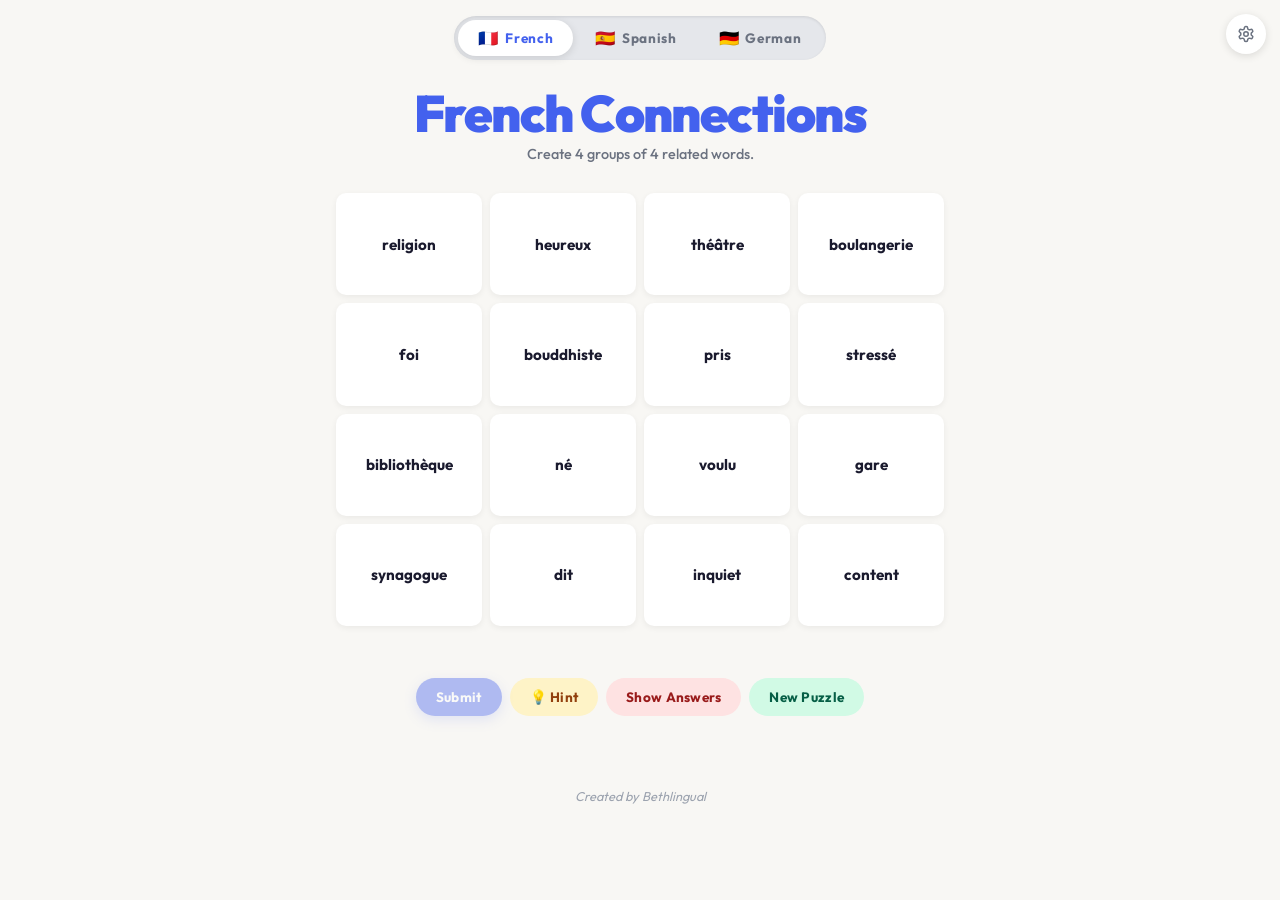
==== index.html @ 804bbf1d "Organised filestructure" ====
<!DOCTYPE html>
<html lang="en">
<head>
    <meta charset="UTF-8">
    <meta name="viewport" content="width=device-width, initial-scale=1.0">
    <title>Language Connections</title>
    <link rel="preconnect" href="https://fonts.googleapis.com">
    <link rel="preconnect" href="https://fonts.gstatic.com" crossorigin>
    <link href="https://fonts.googleapis.com/css2?family=Outfit:wght@400;600;700;900&family=Space+Grotesk:wght@400;500;700&display=swap" rel="stylesheet">
    <link rel="stylesheet" href="css/styles.css">
</head>
<body class="lang-fr">
    <!-- Settings button -->
    <button id="btn-settings" title="Settings">
        <svg xmlns="http://www.w3.org/2000/svg" width="18" height="18" viewBox="0 0 24 24" fill="none" stroke="currentColor" stroke-width="2" stroke-linecap="round" stroke-linejoin="round"><path d="M12.22 2h-.44a2 2 0 0 0-2 2v.18a2 2 0 0 1-1 1.73l-.43.25a2 2 0 0 1-2 0l-.15-.08a2 2 0 0 0-2.73.73l-.22.38a2 2 0 0 0 .73 2.73l.15.1a2 2 0 0 1 1 1.72v.51a2 2 0 0 1-1 1.74l-.15.09a2 2 0 0 0-.73 2.73l.22.38a2 2 0 0 0 2.73.73l.15-.08a2 2 0 0 1 2 0l.43.25a2 2 0 0 1 1 1.73V20a2 2 0 0 0 2 2h.44a2 2 0 0 0 2-2v-.18a2 2 0 0 1 1-1.73l.43-.25a2 2 0 0 1 2 0l.15.08a2 2 0 0 0 2.73-.73l.22-.39a2 2 0 0 0-.73-2.73l-.15-.08a2 2 0 0 1-1-1.74v-.5a2 2 0 0 1 1-1.74l.15-.09a2 2 0 0 0 .73-2.73l-.22-.38a2 2 0 0 0-2.73-.73l-.15.08a2 2 0 0 1-2 0l-.43-.25a2 2 0 0 1-1-1.73V4a2 2 0 0 0-2-2z"/><circle cx="12" cy="12" r="3"/></svg>
    </button>

    <!-- Settings modal -->
    <div id="modal-settings" class="modal-overlay hidden">
        <div class="modal-box">
            <div class="modal-header">
                <div class="modal-title" id="modal-title-text">Puzzle Settings</div>
                <button class="modal-close" id="btn-close-settings">
                    <svg xmlns="http://www.w3.org/2000/svg" width="20" height="20" fill="none" stroke="currentColor" stroke-width="2" stroke-linecap="round" stroke-linejoin="round" viewBox="0 0 24 24"><line x1="18" y1="6" x2="6" y2="18"/><line x1="6" y1="6" x2="18" y2="18"/></svg>
                </button>
            </div>
            <div class="modal-body">
                <p class="settings-hint" id="settings-hint-text">Select categories (minimum 4 required). The puzzle randomly picks 4 of your chosen categories each time.</p>
                <div id="settings-grouped-list"></div>
            </div>
            <div class="modal-footer">
                <div class="modal-meta-btns">
                    <button class="meta-btn" id="btn-select-all">Select all</button>
                    <span style="color:#e5e7eb">|</span>
                    <button class="meta-btn" id="btn-deselect-all">Deselect all</button>
                </div>
                <div id="settings-error" style="display:none; font-size:0.8rem; font-weight:700; color:#dc2626; background:#fee2e2; border:1.5px solid #fca5a5; border-radius:8px; padding:7px 12px; max-width:220px; text-align:center; line-height:1.3;">
                    Please select at least 4 categories before applying.
                </div>
                <button class="btn-apply" id="btn-save-settings">Apply & New Puzzle</button>
            </div>
        </div>
    </div>

    <!-- Main app -->
    <div class="top-bar">
        <div class="lang-bar">
            <div class="lang-toggle">
                <button class="lang-btn active" data-lang="fr"><span class="flag">🇫🇷</span> French</button>
                <button class="lang-btn" data-lang="es"><span class="flag">🇪🇸</span> Spanish</button>
                <button class="lang-btn" data-lang="de"><span class="flag">🇩🇪</span> German</button>
            </div>
        </div>
    </div>

    <header class="app-header">
        <h1 class="game-title" id="game-title">French Connections</h1>
        <p class="game-subtitle" id="game-subtitle">Create 4 groups of 4 related words.</p>
    </header>

    <div class="main-content">
        <div id="solved-area"></div>
        <div id="game-grid"></div>
        <div id="message-box"></div>
        <div class="btn-row">
            <button class="btn btn-submit" id="btn-submit" disabled>Submit</button>
            <button class="btn btn-hint" id="btn-hint">💡 Hint</button>
            <button class="btn btn-answers" id="btn-answers">Show Answers</button>
            <button class="btn btn-new" id="btn-new">New Puzzle</button>
        </div>
    </div>

    <footer>Created by Bethlingual</footer>

    <script src="js/data/french.js"></script>
    <script src="js/data/spanish.js"></script>
    <script src="js/data/german.js"></script>
    <script src="js/storage.js"></script>
    <script src="js/ui.js"></script>
    <script src="js/game.js"></script>
</body>
</html>
---- css/styles.css ----
:root {
    --fr-primary: #1a1a2e;
    --fr-accent: #e63946;
    --fr-accent2: #4361ee;
    --es-primary: #1a1a0a;
    --es-accent: #f77f00;
    --es-accent2: #c9184a;
    --de-primary: #1a1a0a;
    --de-accent: #dd0000;
    --de-accent2: #ffce00;
    --bg: #f8f7f4;
    --surface: #ffffff;
    --text: #1a1a2e;
    --subtext: #6b7280;
    --border: #e5e7eb;
}

* { box-sizing: border-box; margin: 0; padding: 0; }

body {
    font-family: 'Outfit', sans-serif;
    background: var(--bg);
    min-height: 100vh;
    color: var(--text);
    position: relative;
    overflow-x: hidden;
}

/* Language switcher */
.lang-bar {
    display: flex;
    align-items: center;
    justify-content: center;
    gap: 0;
    padding: 0;
    position: relative;
}

.lang-toggle {
    display: flex;
    background: #e5e7eb;
    border-radius: 100px;
    padding: 4px;
    gap: 2px;
    box-shadow: inset 0 1px 3px rgba(0,0,0,0.1);
}

.lang-btn {
    border: none;
    background: transparent;
    cursor: pointer;
    font-family: 'Outfit', sans-serif;
    font-weight: 700;
    font-size: 0.85rem;
    padding: 8px 20px;
    border-radius: 100px;
    transition: all 0.25s ease;
    color: #6b7280;
    letter-spacing: 0.05em;
    display: flex;
    align-items: center;
    gap: 6px;
}

.lang-btn .flag { font-size: 1.2em; }

.lang-btn.active {
    background: white;
    color: #1a1a2e;
    box-shadow: 0 2px 8px rgba(0,0,0,0.12);
}

body.lang-fr .lang-btn[data-lang="fr"].active { color: var(--fr-accent2); }
body.lang-es .lang-btn[data-lang="es"].active { color: var(--es-accent); }
body.lang-de .lang-btn[data-lang="de"].active { color: var(--de-accent); }

body.lang-fr .game-title { color: var(--fr-accent2); }
body.lang-es .game-title { color: var(--es-accent); }
body.lang-de .game-title { color: var(--de-accent); }

.app-header {
    text-align: center;
    padding: 28px 16px 0;
}

.game-title {
    font-size: clamp(2rem, 6vw, 3.2rem);
    font-weight: 900;
    letter-spacing: -0.03em;
    line-height: 1;
    margin-bottom: 6px;
}

.game-subtitle {
    font-size: 0.9rem;
    color: var(--subtext);
    font-weight: 500;
}

/* Settings button */
#btn-settings {
    position: fixed;
    top: 14px;
    right: 14px;
    width: 40px;
    height: 40px;
    border-radius: 50%;
    border: none;
    background: white;
    cursor: pointer;
    display: flex;
    align-items: center;
    justify-content: center;
    box-shadow: 0 2px 8px rgba(0,0,0,0.12);
    color: #6b7280;
    transition: all 0.2s;
    z-index: 10;
}

#btn-settings:hover { color: #1a1a2e; transform: rotate(20deg); box-shadow: 0 4px 12px rgba(0,0,0,0.15); }

/* Main content */
.main-content {
    max-width: 640px;
    margin: 0 auto;
    padding: 20px 16px 40px;
}

/* Solved area */
#solved-area { margin-bottom: 10px; }

.solved-row {
    border-radius: 12px;
    padding: 14px 16px;
    margin-bottom: 8px;
    text-align: center;
    animation: slideIn 0.4s ease-out;
    box-shadow: 0 2px 8px rgba(0,0,0,0.08);
}

@keyframes slideIn {
    from { transform: translateY(-16px); opacity: 0; }
    to { transform: translateY(0); opacity: 1; }
}

.solved-row .cat-label {
    font-size: 0.65rem;
    font-weight: 700;
    text-transform: uppercase;
    letter-spacing: 0.1em;
    opacity: 0.75;
    margin-bottom: 4px;
}

.solved-row .cat-words {
    font-size: 0.95rem;
    font-weight: 700;
}

/* Game grid */
#game-grid {
    display: grid;
    grid-template-columns: repeat(4, 1fr);
    gap: 8px;
}

.word-card {
    aspect-ratio: 1 / 0.7;
    display: flex;
    align-items: center;
    justify-content: center;
    text-align: center;
    font-weight: 700;
    font-size: 0.8rem;
    cursor: pointer;
    user-select: none;
    padding: 8px 6px;
    border-radius: 10px;
    background: white;
    border: 2px solid transparent;
    box-shadow: 0 2px 6px rgba(0,0,0,0.06);
    transition: all 0.15s ease;
    color: var(--text);
}

@media (min-width: 480px) {
    .word-card { font-size: 0.95rem; }
}

.word-card:hover {
    transform: translateY(-2px);
    box-shadow: 0 6px 16px rgba(0,0,0,0.1);
}

.word-card.selected {
    background: #1a1a2e !important;
    color: white !important;
    border-color: transparent !important;
    transform: translateY(-2px);
    box-shadow: 0 6px 16px rgba(26,26,46,0.3);
}

body.lang-fr .word-card.selected { background: var(--fr-accent2) !important; }
body.lang-es .word-card.selected { background: var(--es-accent) !important; }
body.lang-de .word-card.selected { background: var(--de-accent) !important; }

/* Message */
#message-box {
    min-height: 44px;
    display: flex;
    align-items: center;
    justify-content: center;
    font-weight: 700;
    font-size: 1rem;
    text-align: center;
    transition: opacity 0.4s;
    padding: 8px;
}

#message-box.hide { opacity: 0; }

/* Buttons */
.btn-row {
    display: flex;
    flex-wrap: wrap;
    justify-content: center;
    gap: 8px;
    margin-top: 8px;
}

.btn {
    font-family: 'Outfit', sans-serif;
    font-weight: 700;
    font-size: 0.85rem;
    padding: 10px 20px;
    border-radius: 100px;
    border: none;
    cursor: pointer;
    transition: all 0.2s;
    letter-spacing: 0.02em;
}

.btn:disabled { opacity: 0.4; cursor: not-allowed; }

.btn-submit {
    background: #1a1a2e;
    color: white;
    box-shadow: 0 4px 12px rgba(26,26,46,0.25);
}

body.lang-fr .btn-submit { background: var(--fr-accent2); box-shadow: 0 4px 12px rgba(67,97,238,0.3); }
body.lang-es .btn-submit { background: var(--es-accent); box-shadow: 0 4px 12px rgba(247,127,0,0.3); }
body.lang-de .btn-submit { background: var(--de-accent); box-shadow: 0 4px 12px rgba(221,0,0,0.3); }

.btn-submit:not(:disabled):hover { transform: translateY(-1px); }

.btn-hint { background: #fef3c7; color: #92400e; }
.btn-hint:hover { background: #fde68a; }

.btn-answers { background: #fee2e2; color: #991b1b; }
.btn-answers:hover { background: #fecaca; }

.btn-new {
    background: #d1fae5;
    color: #065f46;
}
.btn-new:hover { background: #a7f3d0; }

/* Modal */
.modal-overlay {
    position: fixed;
    inset: 0;
    background: rgba(0,0,0,0.5);
    backdrop-filter: blur(4px);
    z-index: 100;
    display: flex;
    align-items: flex-start;
    justify-content: center;
    padding: 16px;
    overflow-y: auto;
}

.modal-overlay.hidden { display: none; }

.modal-box {
    background: white;
    border-radius: 20px;
    width: 100%;
    max-width: 520px;
    box-shadow: 0 20px 60px rgba(0,0,0,0.2);
    margin: auto;
}

.modal-header {
    padding: 20px 24px 16px;
    border-bottom: 1px solid var(--border);
    display: flex;
    align-items: center;
    justify-content: space-between;
}

.modal-title {
    font-size: 1.2rem;
    font-weight: 900;
    letter-spacing: -0.02em;
}

.modal-close {
    background: none;
    border: none;
    cursor: pointer;
    color: #9ca3af;
    padding: 4px;
    border-radius: 6px;
    transition: color 0.2s;
}

.modal-close:hover { color: #1a1a2e; }

.modal-body {
    padding: 16px 24px;
    max-height: 55vh;
    overflow-y: auto;
}

.modal-body::-webkit-scrollbar { width: 5px; }
.modal-body::-webkit-scrollbar-track { background: #f1f5f9; }
.modal-body::-webkit-scrollbar-thumb { background: #cbd5e1; border-radius: 10px; }

.modal-footer {
    padding: 16px 24px;
    border-top: 1px solid var(--border);
    display: flex;
    justify-content: space-between;
    align-items: center;
    flex-wrap: wrap;
    gap: 8px;
}

.modal-meta-btns {
    display: flex;
    gap: 8px;
}

.meta-btn {
    font-family: 'Outfit', sans-serif;
    font-size: 0.75rem;
    font-weight: 700;
    background: none;
    border: none;
    cursor: pointer;
    color: #6b7280;
    padding: 4px 2px;
    text-decoration: underline;
    text-underline-offset: 2px;
}

.btn-apply {
    font-family: 'Outfit', sans-serif;
    font-weight: 700;
    font-size: 0.9rem;
    padding: 10px 24px;
    border-radius: 100px;
    border: none;
    cursor: pointer;
    background: #1a1a2e;
    color: white;
    transition: all 0.2s;
}

body.lang-fr .btn-apply { background: var(--fr-accent2); }
body.lang-es .btn-apply { background: var(--es-accent); }
body.lang-de .btn-apply { background: var(--de-accent); }

.btn-apply:hover { opacity: 0.9; transform: translateY(-1px); }

/* Settings groups */
.settings-hint {
    font-size: 0.8rem;
    color: var(--subtext);
    margin-bottom: 14px;
}

.group-block {
    border: 1.5px solid var(--border);
    border-radius: 12px;
    overflow: hidden;
    margin-bottom: 10px;
}

.group-header {
    padding: 10px 14px;
    background: #f8fafc;
    display: flex;
    align-items: center;
    justify-content: space-between;
    border-bottom: 1px solid transparent;
    cursor: pointer;
}

.group-header.open {
    border-bottom-color: var(--border);
    background: #f1f5f9;
}

.group-header-left {
    display: flex;
    align-items: center;
    gap: 8px;
}

.group-name {
    font-size: 0.85rem;
    font-weight: 700;
    color: var(--text);
}

.group-count {
    font-size: 0.72rem;
    color: var(--subtext);
    font-weight: 500;
}

.group-toggle-icon {
    color: #9ca3af;
    transition: transform 0.2s;
    font-size: 0.85rem;
}

.group-header.open .group-toggle-icon { transform: rotate(180deg); }

.group-items {
    padding: 8px 10px;
    display: grid;
    grid-template-columns: 1fr 1fr;
    gap: 4px;
    display: none;
}

.group-items.open { display: grid; }

.item-label {
    display: flex;
    align-items: center;
    gap: 6px;
    padding: 5px 6px;
    border-radius: 6px;
    cursor: pointer;
    transition: background 0.15s;
    font-size: 0.78rem;
    font-weight: 500;
    color: #374151;
}

.item-label:hover { background: #f1f5f9; }

.item-label input[type="checkbox"] {
    accent-color: #4361ee;
    width: 13px;
    height: 13px;
    cursor: pointer;
    flex-shrink: 0;
}

body.lang-es .item-label input[type="checkbox"] { accent-color: var(--es-accent); }

.group-master-check {
    accent-color: #4361ee;
    width: 14px;
    height: 14px;
    cursor: pointer;
}

body.lang-es .group-master-check { accent-color: var(--es-accent); }

/* Footer */
footer {
    text-align: center;
    font-size: 0.8rem;
    color: #9ca3af;
    font-style: italic;
    margin-top: 32px;
    padding-bottom: 20px;
}

/* Top bar layout */
.top-bar {
    display: flex;
    align-items: center;
    justify-content: center;
    padding: 16px 60px 0;
    position: relative;
}
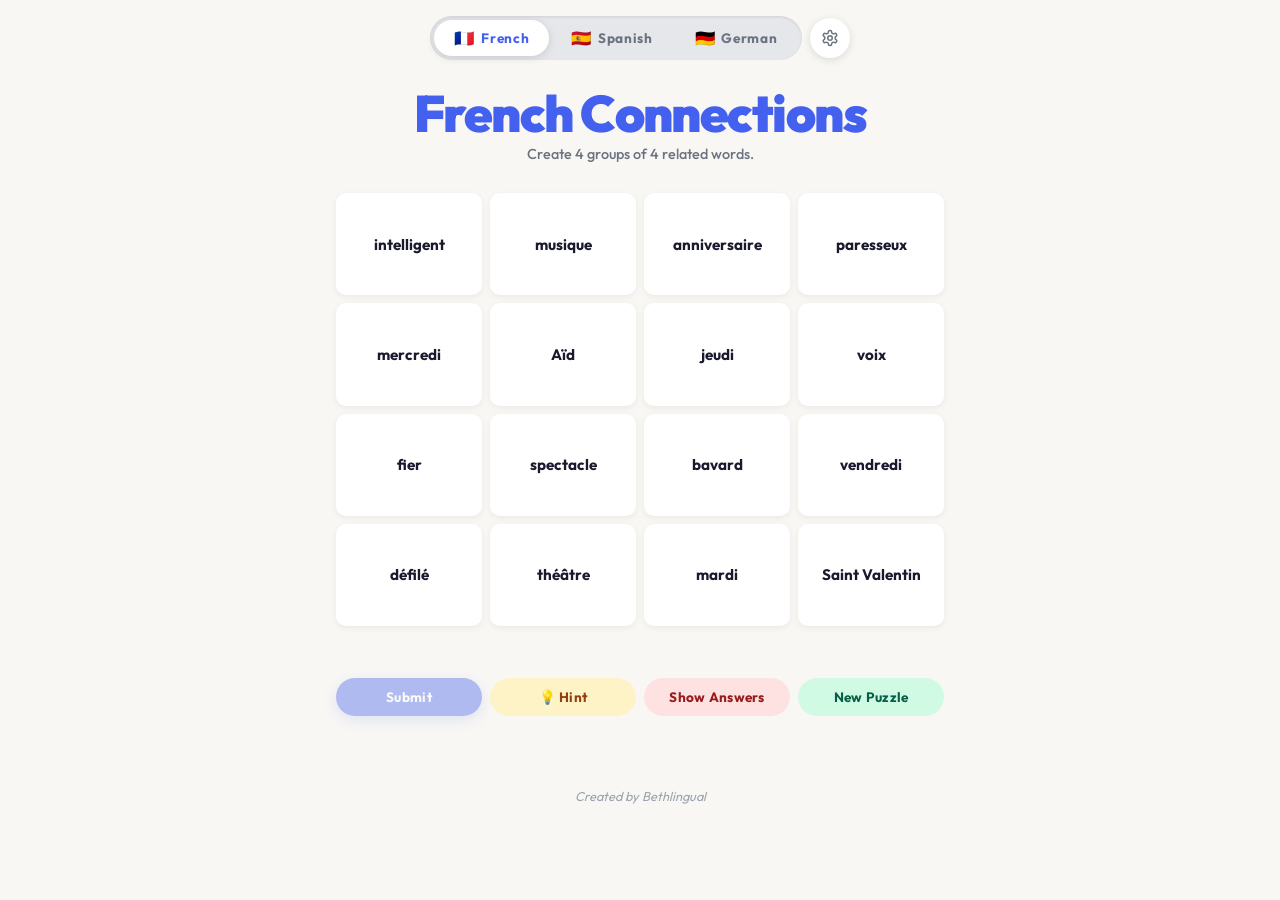
==== commit 70eb7895: "Moved settings button" ====
--- a/index.html
+++ b/index.html
@@ -10,11 +10,6 @@
     <link rel="stylesheet" href="css/styles.css">
 </head>
 <body class="lang-fr">
-    <!-- Settings button -->
-    <button id="btn-settings" title="Settings">
-        <svg xmlns="http://www.w3.org/2000/svg" width="18" height="18" viewBox="0 0 24 24" fill="none" stroke="currentColor" stroke-width="2" stroke-linecap="round" stroke-linejoin="round"><path d="M12.22 2h-.44a2 2 0 0 0-2 2v.18a2 2 0 0 1-1 1.73l-.43.25a2 2 0 0 1-2 0l-.15-.08a2 2 0 0 0-2.73.73l-.22.38a2 2 0 0 0 .73 2.73l.15.1a2 2 0 0 1 1 1.72v.51a2 2 0 0 1-1 1.74l-.15.09a2 2 0 0 0-.73 2.73l.22.38a2 2 0 0 0 2.73.73l.15-.08a2 2 0 0 1 2 0l.43.25a2 2 0 0 1 1 1.73V20a2 2 0 0 0 2 2h.44a2 2 0 0 0 2-2v-.18a2 2 0 0 1 1-1.73l.43-.25a2 2 0 0 1 2 0l.15.08a2 2 0 0 0 2.73-.73l.22-.39a2 2 0 0 0-.73-2.73l-.15-.08a2 2 0 0 1-1-1.74v-.5a2 2 0 0 1 1-1.74l.15-.09a2 2 0 0 0 .73-2.73l-.22-.38a2 2 0 0 0-2.73-.73l-.15.08a2 2 0 0 1-2 0l-.43-.25a2 2 0 0 1-1-1.73V4a2 2 0 0 0-2-2z"/><circle cx="12" cy="12" r="3"/></svg>
-    </button>
-
     <!-- Settings modal -->
     <div id="modal-settings" class="modal-overlay hidden">
         <div class="modal-box">
@@ -50,6 +45,9 @@
                 <button class="lang-btn" data-lang="es"><span class="flag">🇪🇸</span> Spanish</button>
                 <button class="lang-btn" data-lang="de"><span class="flag">🇩🇪</span> German</button>
             </div>
+            <button id="btn-settings" title="Settings">
+                <svg xmlns="http://www.w3.org/2000/svg" width="18" height="18" viewBox="0 0 24 24" fill="none" stroke="currentColor" stroke-width="2" stroke-linecap="round" stroke-linejoin="round"><path d="M12.22 2h-.44a2 2 0 0 0-2 2v.18a2 2 0 0 1-1 1.73l-.43.25a2 2 0 0 1-2 0l-.15-.08a2 2 0 0 0-2.73.73l-.22.38a2 2 0 0 0 .73 2.73l.15.1a2 2 0 0 1 1 1.72v.51a2 2 0 0 1-1 1.74l-.15.09a2 2 0 0 0-.73 2.73l.22.38a2 2 0 0 0 2.73.73l.15-.08a2 2 0 0 1 2 0l.43.25a2 2 0 0 1 1 1.73V20a2 2 0 0 0 2 2h.44a2 2 0 0 0 2-2v-.18a2 2 0 0 1 1-1.73l.43-.25a2 2 0 0 1 2 0l.15.08a2 2 0 0 0 2.73-.73l.22-.39a2 2 0 0 0-.73-2.73l-.15-.08a2 2 0 0 1-1-1.74v-.5a2 2 0 0 1 1-1.74l.15-.09a2 2 0 0 0 .73-2.73l-.22-.38a2 2 0 0 0-2.73-.73l-.15.08a2 2 0 0 1-2 0l-.43-.25a2 2 0 0 1-1-1.73V4a2 2 0 0 0-2-2z"/><circle cx="12" cy="12" r="3"/></svg>
+            </button>
         </div>
     </div>
 
--- a/css/styles.css
+++ b/css/styles.css
@@ -24,6 +24,8 @@
     color: var(--text);
     position: relative;
     overflow-x: hidden;
+    width: 100%;
+    max-width: 100vw;
 }
 
 /* Language switcher */
@@ -31,8 +33,7 @@
     display: flex;
     align-items: center;
     justify-content: center;
-    gap: 0;
-    padding: 0;
+    gap: 8px;
     position: relative;
 }
 
@@ -51,15 +52,25 @@
     cursor: pointer;
     font-family: 'Outfit', sans-serif;
     font-weight: 700;
-    font-size: 0.85rem;
-    padding: 8px 20px;
+    font-size: 0.75rem;
+    padding: 8px 12px;
     border-radius: 100px;
     transition: all 0.25s ease;
     color: #6b7280;
-    letter-spacing: 0.05em;
-    display: flex;
-    align-items: center;
-    gap: 6px;
+    letter-spacing: 0.02em;
+    display: flex;
+    align-items: center;
+    gap: 4px;
+    white-space: nowrap;
+}
+
+@media (min-width: 480px) {
+    .lang-btn {
+        font-size: 0.85rem;
+        padding: 8px 20px;
+        gap: 6px;
+        letter-spacing: 0.05em;
+    }
 }
 
 .lang-btn .flag { font-size: 1.2em; }
@@ -77,6 +88,29 @@
 body.lang-fr .game-title { color: var(--fr-accent2); }
 body.lang-es .game-title { color: var(--es-accent); }
 body.lang-de .game-title { color: var(--de-accent); }
+
+/* Settings button */
+#btn-settings {
+    width: 40px;
+    height: 40px;
+    border-radius: 50%;
+    border: none;
+    background: white;
+    cursor: pointer;
+    display: flex;
+    align-items: center;
+    justify-content: center;
+    box-shadow: 0 2px 8px rgba(0,0,0,0.12);
+    color: #6b7280;
+    transition: all 0.2s;
+    flex-shrink: 0;
+}
+
+#btn-settings:hover { 
+    color: #1a1a2e; 
+    transform: rotate(20deg); 
+    box-shadow: 0 4px 12px rgba(0,0,0,0.15); 
+}
 
 .app-header {
     text-align: center;
@@ -96,28 +130,6 @@
     color: var(--subtext);
     font-weight: 500;
 }
-
-/* Settings button */
-#btn-settings {
-    position: fixed;
-    top: 14px;
-    right: 14px;
-    width: 40px;
-    height: 40px;
-    border-radius: 50%;
-    border: none;
-    background: white;
-    cursor: pointer;
-    display: flex;
-    align-items: center;
-    justify-content: center;
-    box-shadow: 0 2px 8px rgba(0,0,0,0.12);
-    color: #6b7280;
-    transition: all 0.2s;
-    z-index: 10;
-}
-
-#btn-settings:hover { color: #1a1a2e; transform: rotate(20deg); box-shadow: 0 4px 12px rgba(0,0,0,0.15); }
 
 /* Main content */
 .main-content {
@@ -161,26 +173,43 @@
 #game-grid {
     display: grid;
     grid-template-columns: repeat(4, 1fr);
-    gap: 8px;
+    gap: 6px;
+    width: 100%;
 }
 
 .word-card {
-    aspect-ratio: 1 / 0.7;
+    aspect-ratio: 1;
     display: flex;
     align-items: center;
     justify-content: center;
     text-align: center;
     font-weight: 700;
-    font-size: 0.8rem;
+    font-size: 0.7rem;
     cursor: pointer;
     user-select: none;
-    padding: 8px 6px;
-    border-radius: 10px;
+    padding: 4px;
+    border-radius: 8px;
     background: white;
     border: 2px solid transparent;
     box-shadow: 0 2px 6px rgba(0,0,0,0.06);
     transition: all 0.15s ease;
     color: var(--text);
+    min-height: 0;
+    word-break: break-word;
+    hyphens: auto;
+}
+
+@media (min-width: 480px) {
+    .word-card {
+        aspect-ratio: 1 / 0.7;
+        font-size: 0.95rem;
+        padding: 8px 6px;
+        border-radius: 10px;
+    }
+    
+    #game-grid {
+        gap: 8px;
+    }
 }
 
 @media (min-width: 480px) {
@@ -221,23 +250,29 @@
 
 /* Buttons */
 .btn-row {
-    display: flex;
-    flex-wrap: wrap;
-    justify-content: center;
+    display: grid;
+    grid-template-columns: repeat(2, 1fr);
     gap: 8px;
     margin-top: 8px;
 }
 
+@media (min-width: 640px) {
+    .btn-row {
+        grid-template-columns: repeat(4, 1fr);
+    }
+}
+
 .btn {
     font-family: 'Outfit', sans-serif;
     font-weight: 700;
     font-size: 0.85rem;
-    padding: 10px 20px;
+    padding: 10px 8px;
     border-radius: 100px;
     border: none;
     cursor: pointer;
     transition: all 0.2s;
     letter-spacing: 0.02em;
+    width: 100%;
 }
 
 .btn:disabled { opacity: 0.4; cursor: not-allowed; }
@@ -488,6 +523,12 @@
     display: flex;
     align-items: center;
     justify-content: center;
-    padding: 16px 60px 0;
+    padding: 16px 8px 0;
     position: relative;
 }
+
+@media (min-width: 480px) {
+    .top-bar {
+        padding: 16px 60px 0;
+    }
+}
